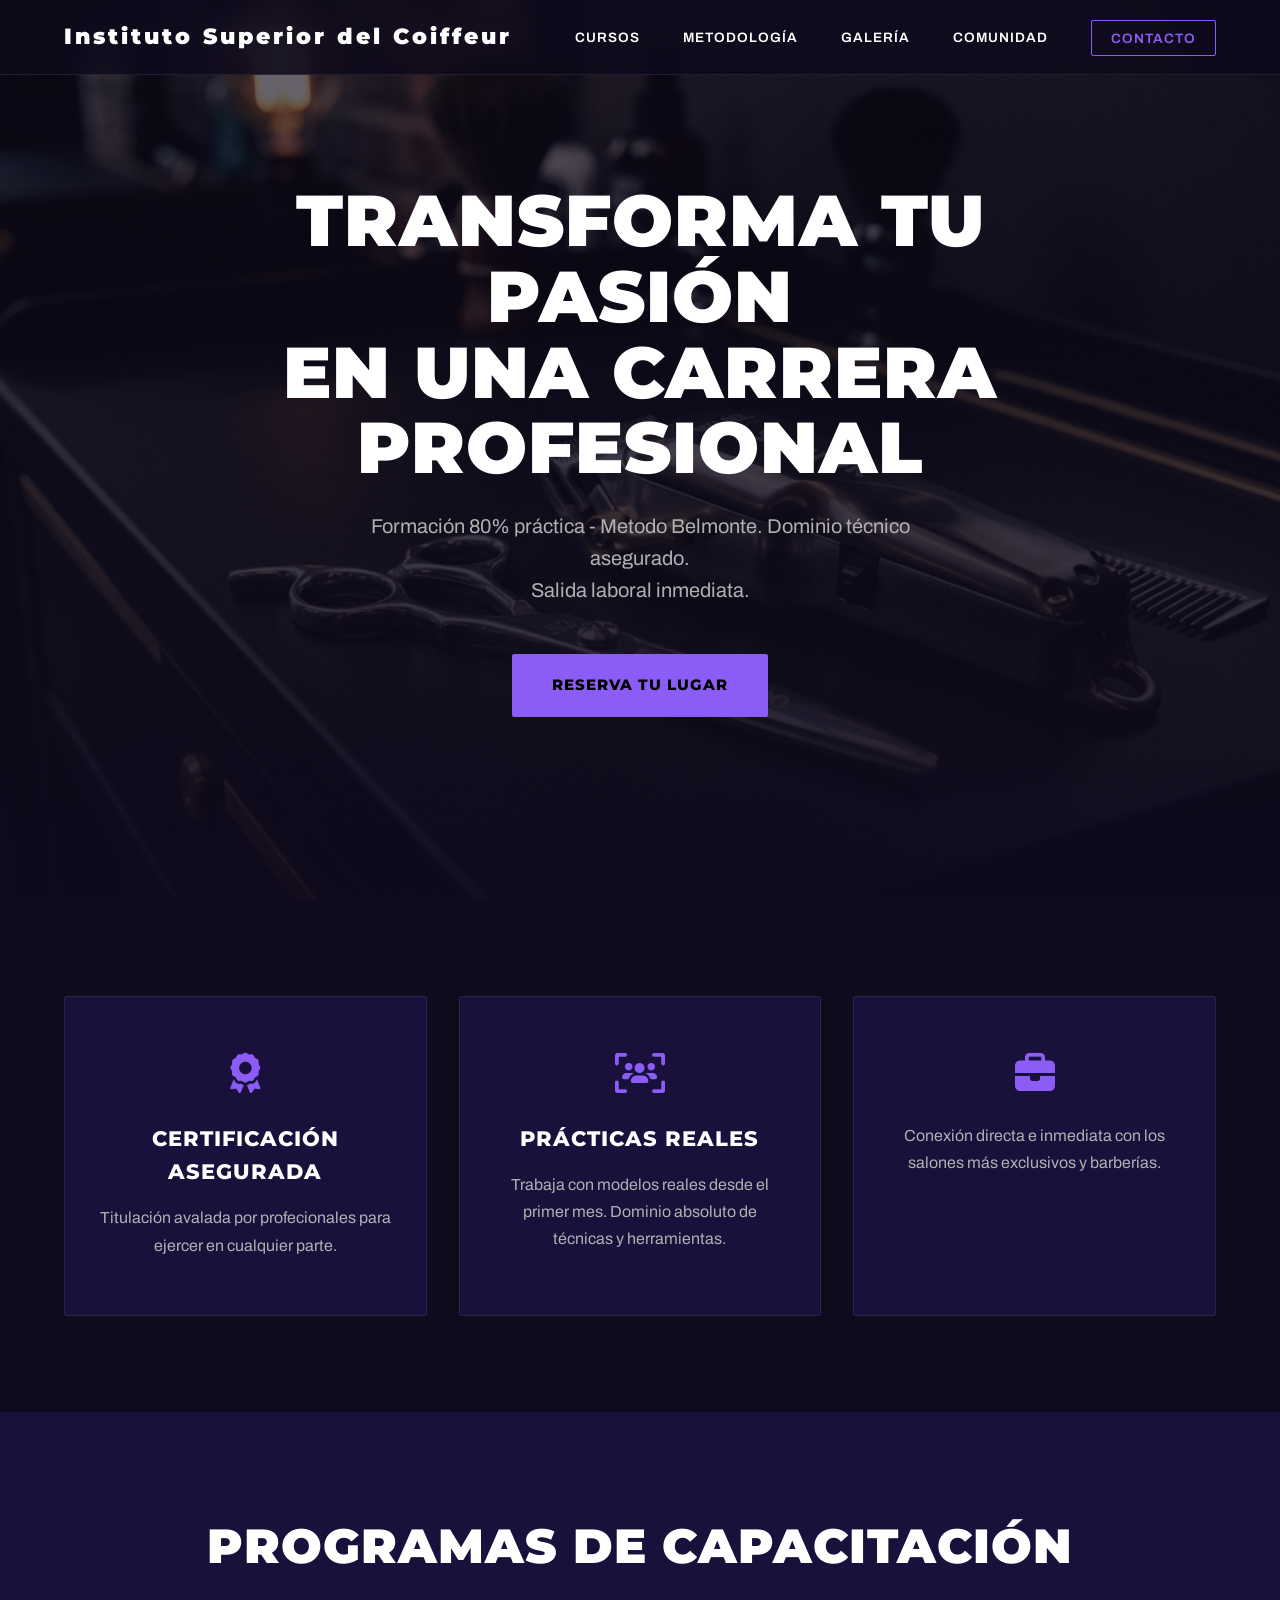
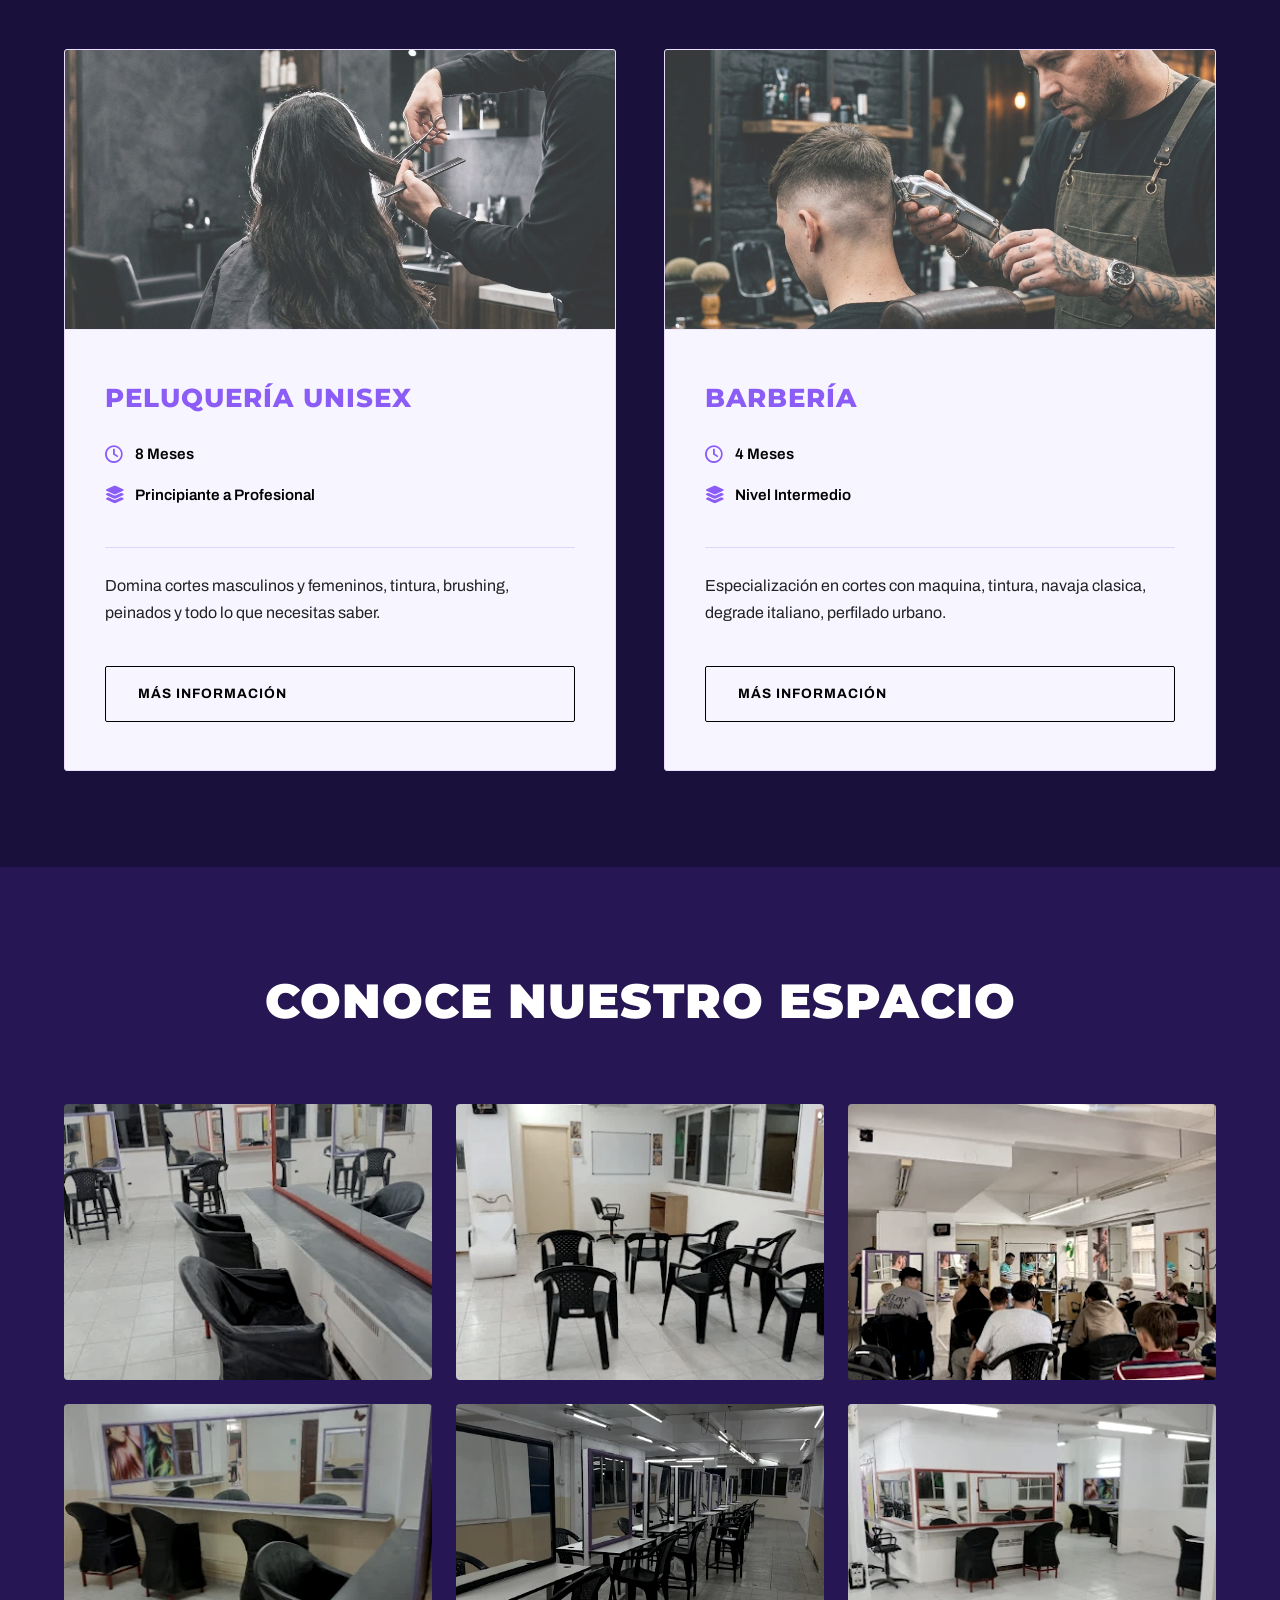
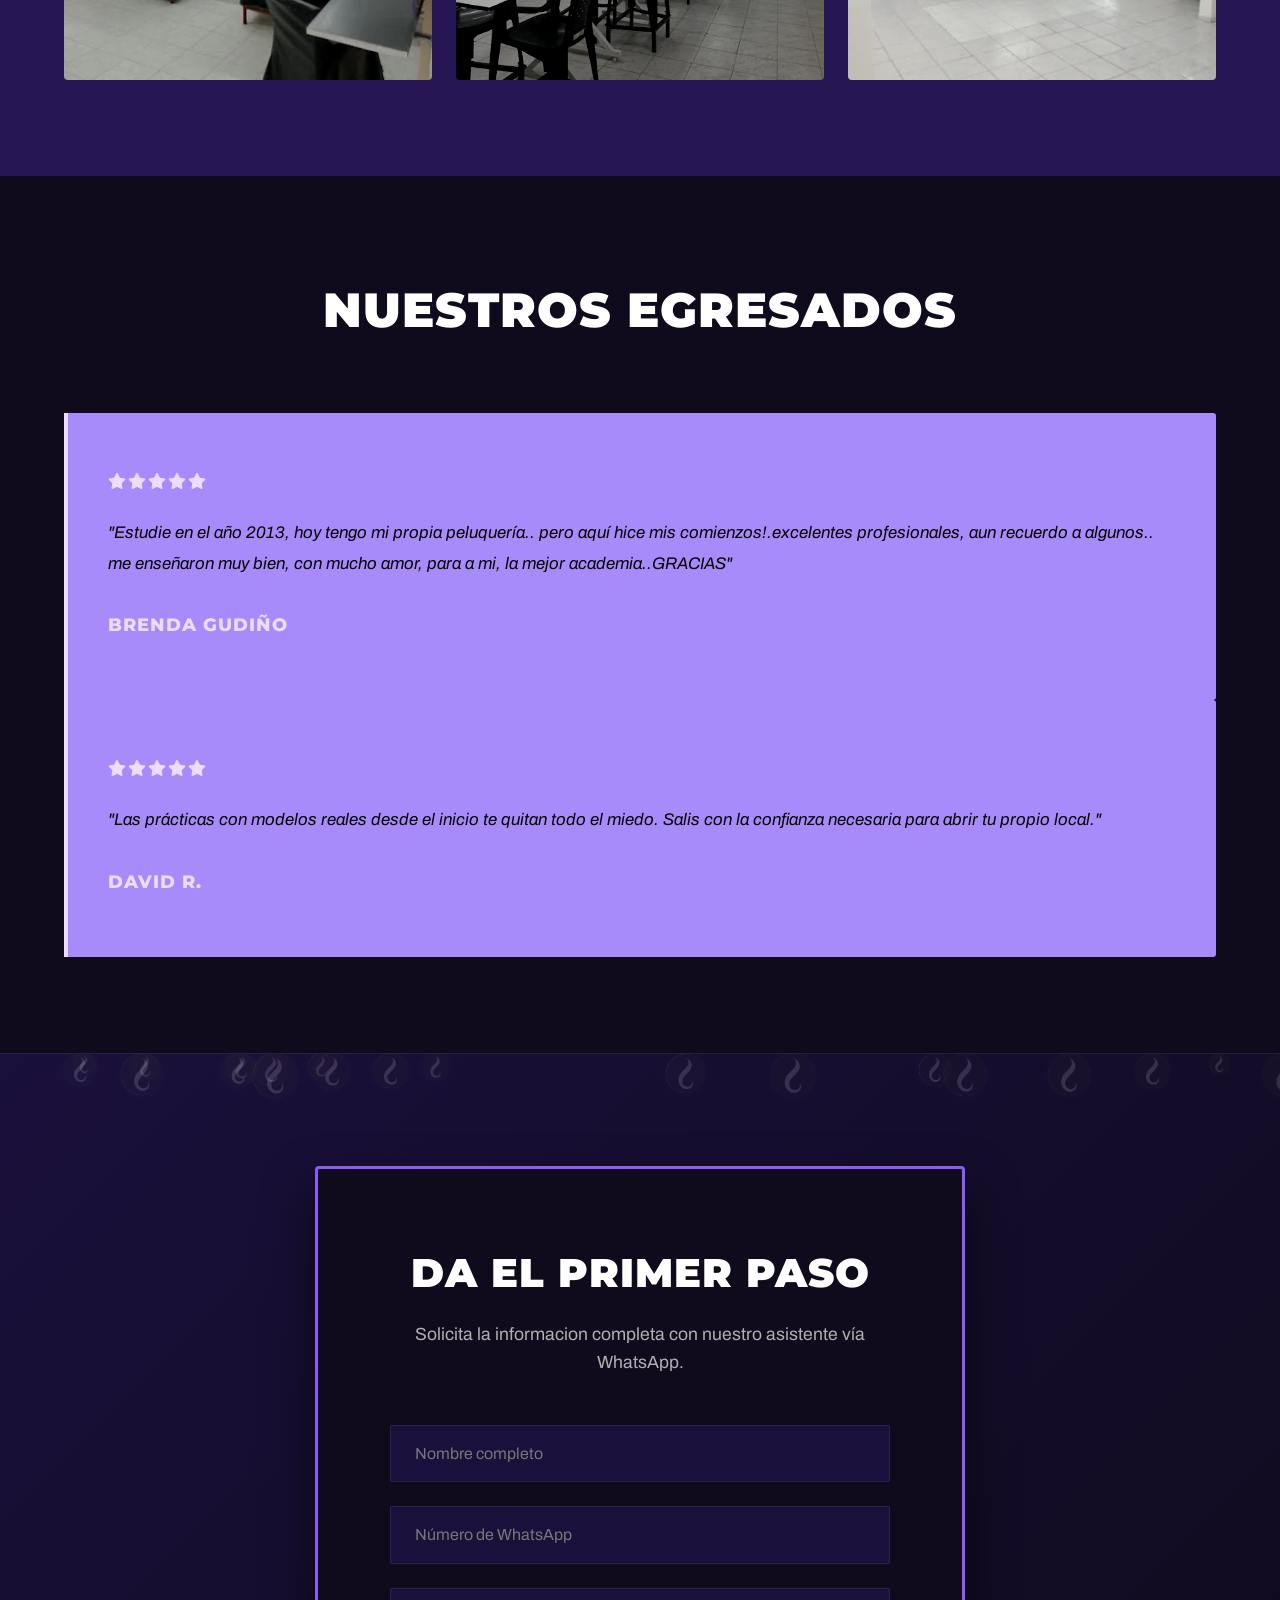
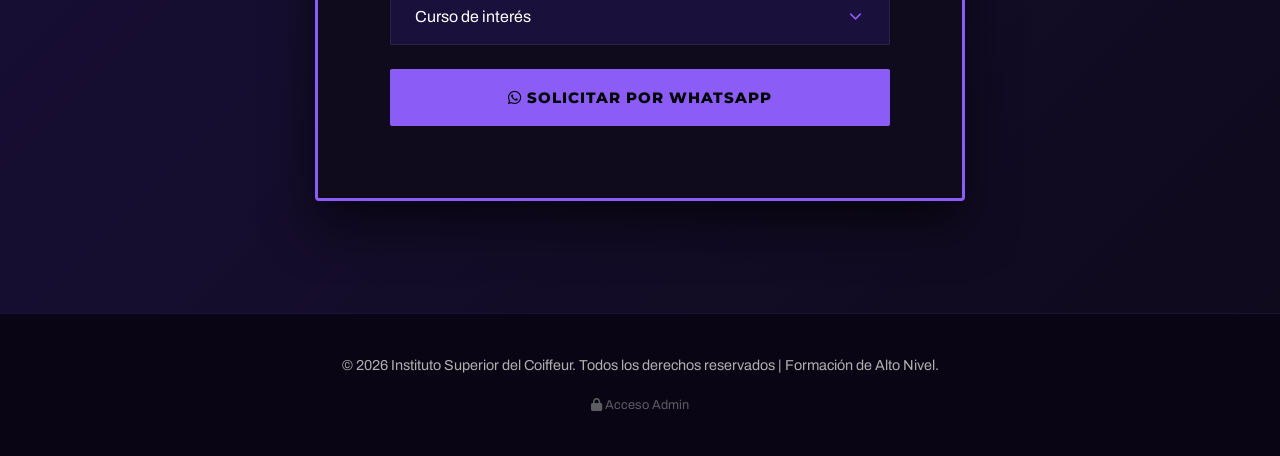
==== asistencias.html @ 1ad23841 "asistencias" ====
<!DOCTYPE html>
<html lang="es">
<head>
  <meta charset="UTF-8">
  <meta name="viewport" content="width=device-width, initial-scale=1.0">
  <title>Panel de Administración - Asistencias</title>
  <link rel="icon" href="logos/favicon.jpg" type="image/jpeg">
  <link rel="stylesheet" href="https://cdnjs.cloudflare.com/ajax/libs/font-awesome/6.4.0/css/all.min.css">
  <style>
    body {
      background-color: #f3f4f6; /* Lighter background for excel feel */
      color: #333;
      font-family: 'Segoe UI', Tahoma, Geneva, Verdana, sans-serif;
      margin: 0;
      padding: 0;
    }
    .admin-header {
      background-color: #1a103c; /* charcoal from main theme */
      color: white;
      padding: 1rem 2rem;
      display: flex;
      justify-content: space-between;
      align-items: center;
      border-bottom: 3px solid #8b5cf6; /* violet */
    }
    .admin-header h1 {
      font-size: 1.5rem;
      margin: 0;
      font-family: 'Montserrat', sans-serif;
      text-transform: uppercase;
    }
    .back-btn {
      color: white;
      text-decoration: none;
      font-weight: bold;
      background: rgba(255,255,255,0.1);
      padding: 0.5rem 1rem;
      border-radius: 4px;
      transition: background 0.3s;
    }
    .back-btn:hover {
      background: rgba(255,255,255,0.2);
    }
    .spreadsheet-container {
      padding: 2rem;
      max-width: 1200px;
      margin: 0 auto;
      overflow-x: auto;
    }
    .toolbar {
      margin-bottom: 1rem;
      display: flex;
      gap: 1rem;
      flex-wrap: wrap;
    }
    .toolbar button {
      background-color: #107c41; /* Excel green */
      color: white;
      border: none;
      padding: 0.6rem 1.2rem;
      border-radius: 3px;
      cursor: pointer;
      font-weight: bold;
      display: flex;
      align-items: center;
      gap: 0.5rem;
      transition: background 0.3s;
      font-family: inherit;
    }
    .toolbar button:hover {
      background-color: #0c5e31;
    }
    .toolbar button.btn-save {
      background-color: #8b5cf6; /* Violet */
    }
    .toolbar button.btn-save:hover {
      background-color: #a78bfa;
    }
    .excel-table {
      width: 100%;
      border-collapse: collapse;
      background: white;
      box-shadow: 0 4px 6px rgba(0,0,0,0.1);
      min-width: 600px;
    }
    .excel-table th, .excel-table td {
      border: 1px solid #d2d2d2;
      padding: 10px 12px;
      text-align: left;
      font-size: 0.95rem;
    }
    .excel-table th {
      background-color: #f3f2f1;
      font-weight: 600;
      color: #323130;
      text-align: center;
    }
    .excel-table td[contenteditable="true"] {
      cursor: text;
    }
    .excel-table td[contenteditable="true"]:focus {
      outline: 2px solid #107c41;
      outline-offset: -2px;
      background-color: #f0fdf4;
    }
    .select-status {
      width: 100%;
      border: none;
      background: transparent;
      outline: none;
      cursor: pointer;
      font-family: inherit;
      font-size: 0.95rem;
      padding: 4px;
    }
    .select-status:focus {
      outline: 2px solid #107c41;
    }
    .delete-btn {
      color: #d13438;
      cursor: pointer;
      background: none;
      border: none;
      font-size: 1.1rem;
      padding: 5px;
      border-radius: 3px;
    }
    .delete-btn:hover {
      background-color: #fee2e2;
    }
  </style>
</head>
<body>
  <header class="admin-header">
    <h1><i class="fa-solid fa-table-list"></i> Registro de Asistencias</h1>
    <a href="index.html" class="back-btn"><i class="fa-solid fa-arrow-left"></i> Volver a la web</a>
  </header>

  <div class="spreadsheet-container">
    <div class="toolbar">
      <button onclick="addRow()"><i class="fa-solid fa-plus"></i> Agregar Fila</button>
      <button class="btn-save" onclick="saveData()"><i class="fa-solid fa-floppy-disk"></i> Guardar Cambios</button>
      <button onclick="exportToCSV()"><i class="fa-solid fa-file-excel"></i> Exportar a Excel</button>
    </div>

    <table class="excel-table" id="attendanceTable">
      <thead>
        <tr>
          <th style="width: 50px;">#</th>
          <th>Nombre del Alumno</th>
          <th>Curso</th>
          <th>Fecha (DD/MM/YYYY)</th>
          <th style="width: 150px;">Estado</th>
          <th style="width: 80px;">Acción</th>
        </tr>
      </thead>
      <tbody id="tableBody">
        <!-- Rows will be generated here -->
      </tbody>
    </table>
  </div>

  <script>
    const tableBody = document.getElementById('tableBody');
    let rowCount = 0;

    function loadData() {
      const data = JSON.parse(localStorage.getItem('asistenciasData')) || [];
      if (data.length === 0) {
        for(let i=0; i<10; i++) addRow();
      } else {
        data.forEach(rowData => addRow(rowData));
      }
    }

    function addRow(data = {name: '', course: '', date: '', status: 'Presente'}) {
      rowCount++;
      const tr = document.createElement('tr');
      tr.innerHTML = `
        <td style="text-align: center; background-color: #f3f2f1; color: #605e5c; font-weight: bold;">${rowCount}</td>
        <td contenteditable="true" placeholder="Nombre...">${data.name}</td>
        <td contenteditable="true" placeholder="Peluquería / Barbería">${data.course}</td>
        <td contenteditable="true" placeholder="DD/MM/YYYY">${data.date}</td>
        <td>
          <select class="select-status">
            <option value="Presente" ${data.status === 'Presente' ? 'selected' : ''}>Presente</option>
            <option value="Ausente" ${data.status === 'Ausente' ? 'selected' : ''}>Ausente</option>
            <option value="Tarde" ${data.status === 'Tarde' ? 'selected' : ''}>Tarde</option>
          </select>
        </td>
        <td style="text-align: center;">
          <button class="delete-btn" title="Eliminar fila" onclick="this.closest('tr').remove(); updateRowNumbers();"><i class="fa-solid fa-trash"></i></button>
        </td>
      `;
      tableBody.appendChild(tr);
    }

    function updateRowNumbers() {
      const rows = tableBody.querySelectorAll('tr');
      rowCount = 0;
      rows.forEach(row => {
        rowCount++;
        row.querySelector('td:first-child').textContent = rowCount;
      });
    }

    function saveData() {
      const rows = tableBody.querySelectorAll('tr');
      const data = [];
      rows.forEach(row => {
        const cells = row.querySelectorAll('td');
        const name = cells[1].textContent.trim();
        if(name !== '') { 
          data.push({
            name: name,
            course: cells[2].textContent.trim(),
            date: cells[3].textContent.trim(),
            status: row.querySelector('.select-status').value
          });
        }
      });
      localStorage.setItem('asistenciasData', JSON.stringify(data));
      alert('¡Asistencias guardadas correctamente!');
    }

    function exportToCSV() {
        let csvContent = "data:text/csv;charset=utf-8,";
        csvContent += "Alumno,Curso,Fecha,Estado\n";
        
        const rows = tableBody.querySelectorAll('tr');
        rows.forEach(row => {
            const cells = row.querySelectorAll('td');
            const name = cells[1].textContent.trim();
            if(name !== '') {
                const course = cells[2].textContent.trim();
                const date = cells[3].textContent.trim();
                const status = row.querySelector('.select-status').value;
                csvContent += `"${name}","${course}","${date}","${status}"\n`;
            }
        });

        const encodedUri = encodeURI(csvContent);
        const link = document.createElement("a");
        link.setAttribute("href", encodedUri);
        link.setAttribute("download", "registro_asistencias.csv");
        document.body.appendChild(link);
        link.click();
        document.body.removeChild(link);
    }

    // Security Check: Ensure admin logged in
    if(sessionStorage.getItem('adminAuth') !== 'true') {
        window.location.href = 'index.html';
    } else {
        loadData();
    }
  </script>
</body>
</html>
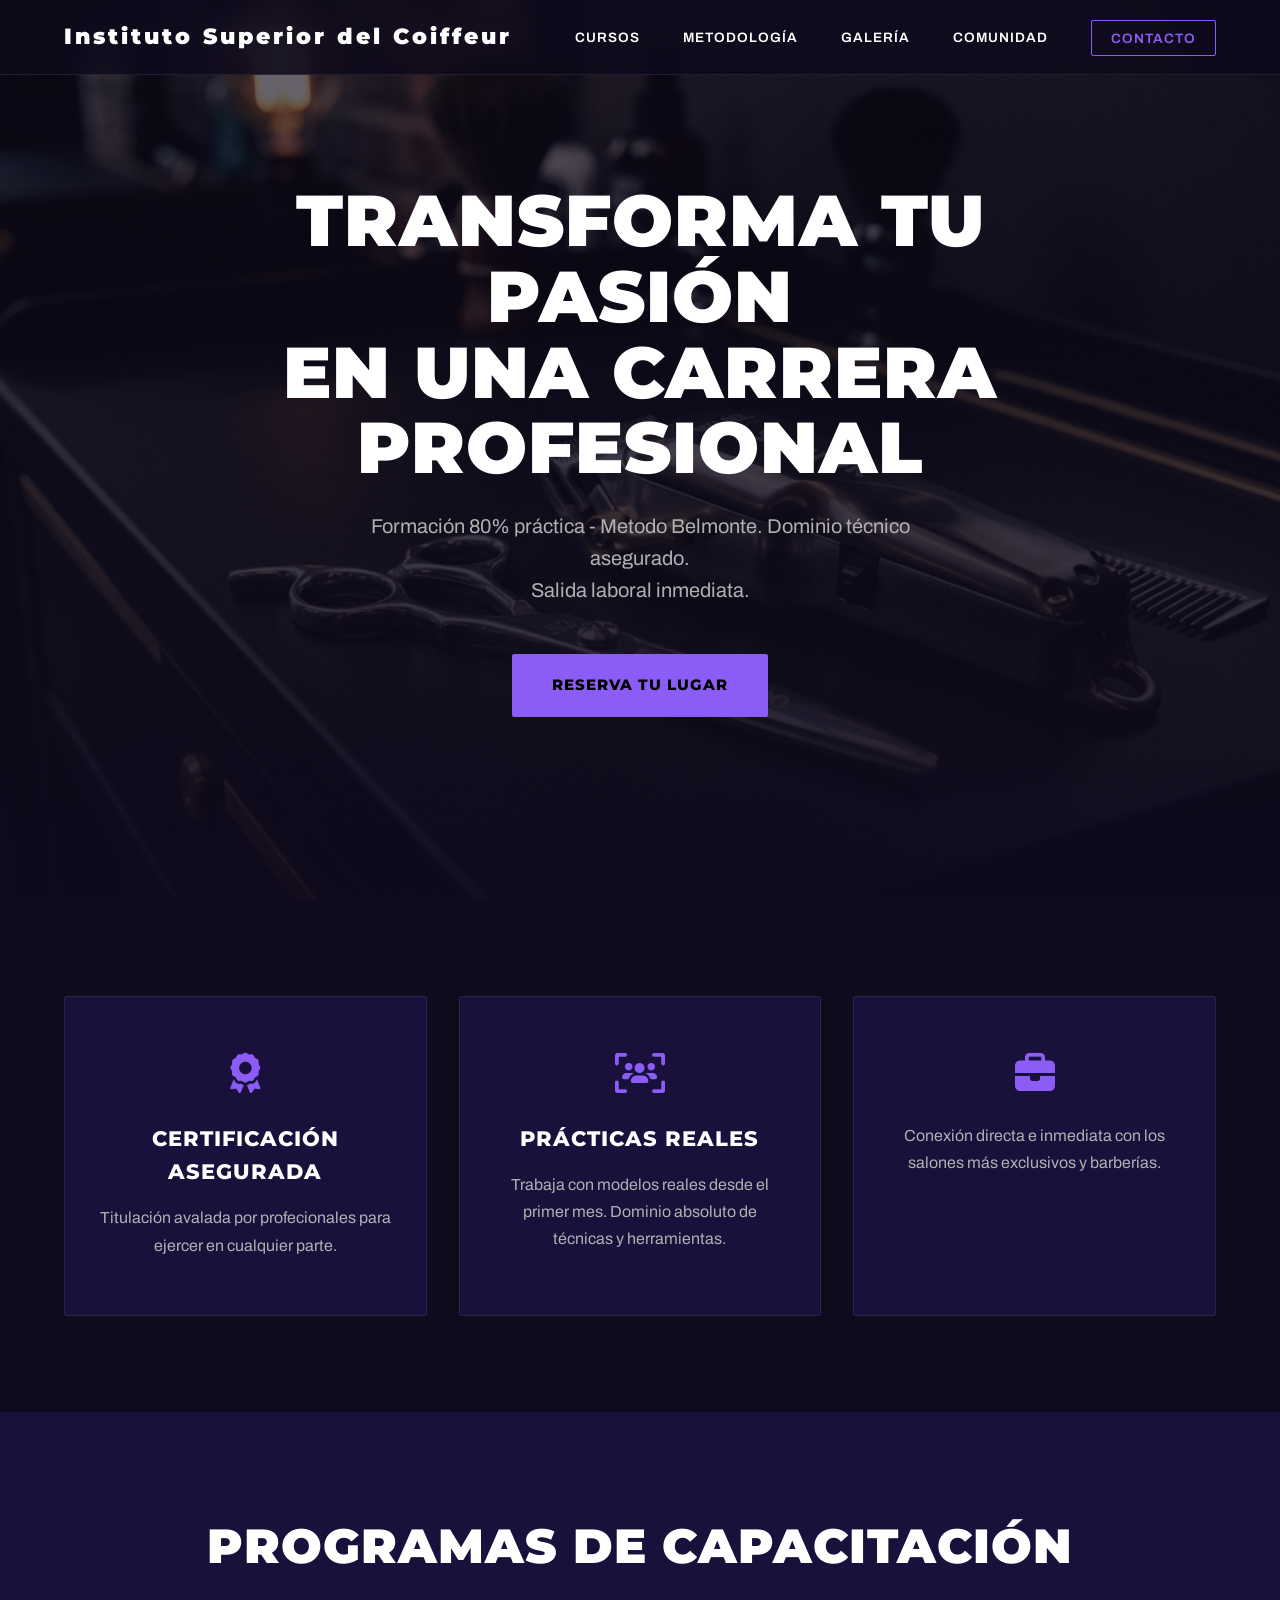
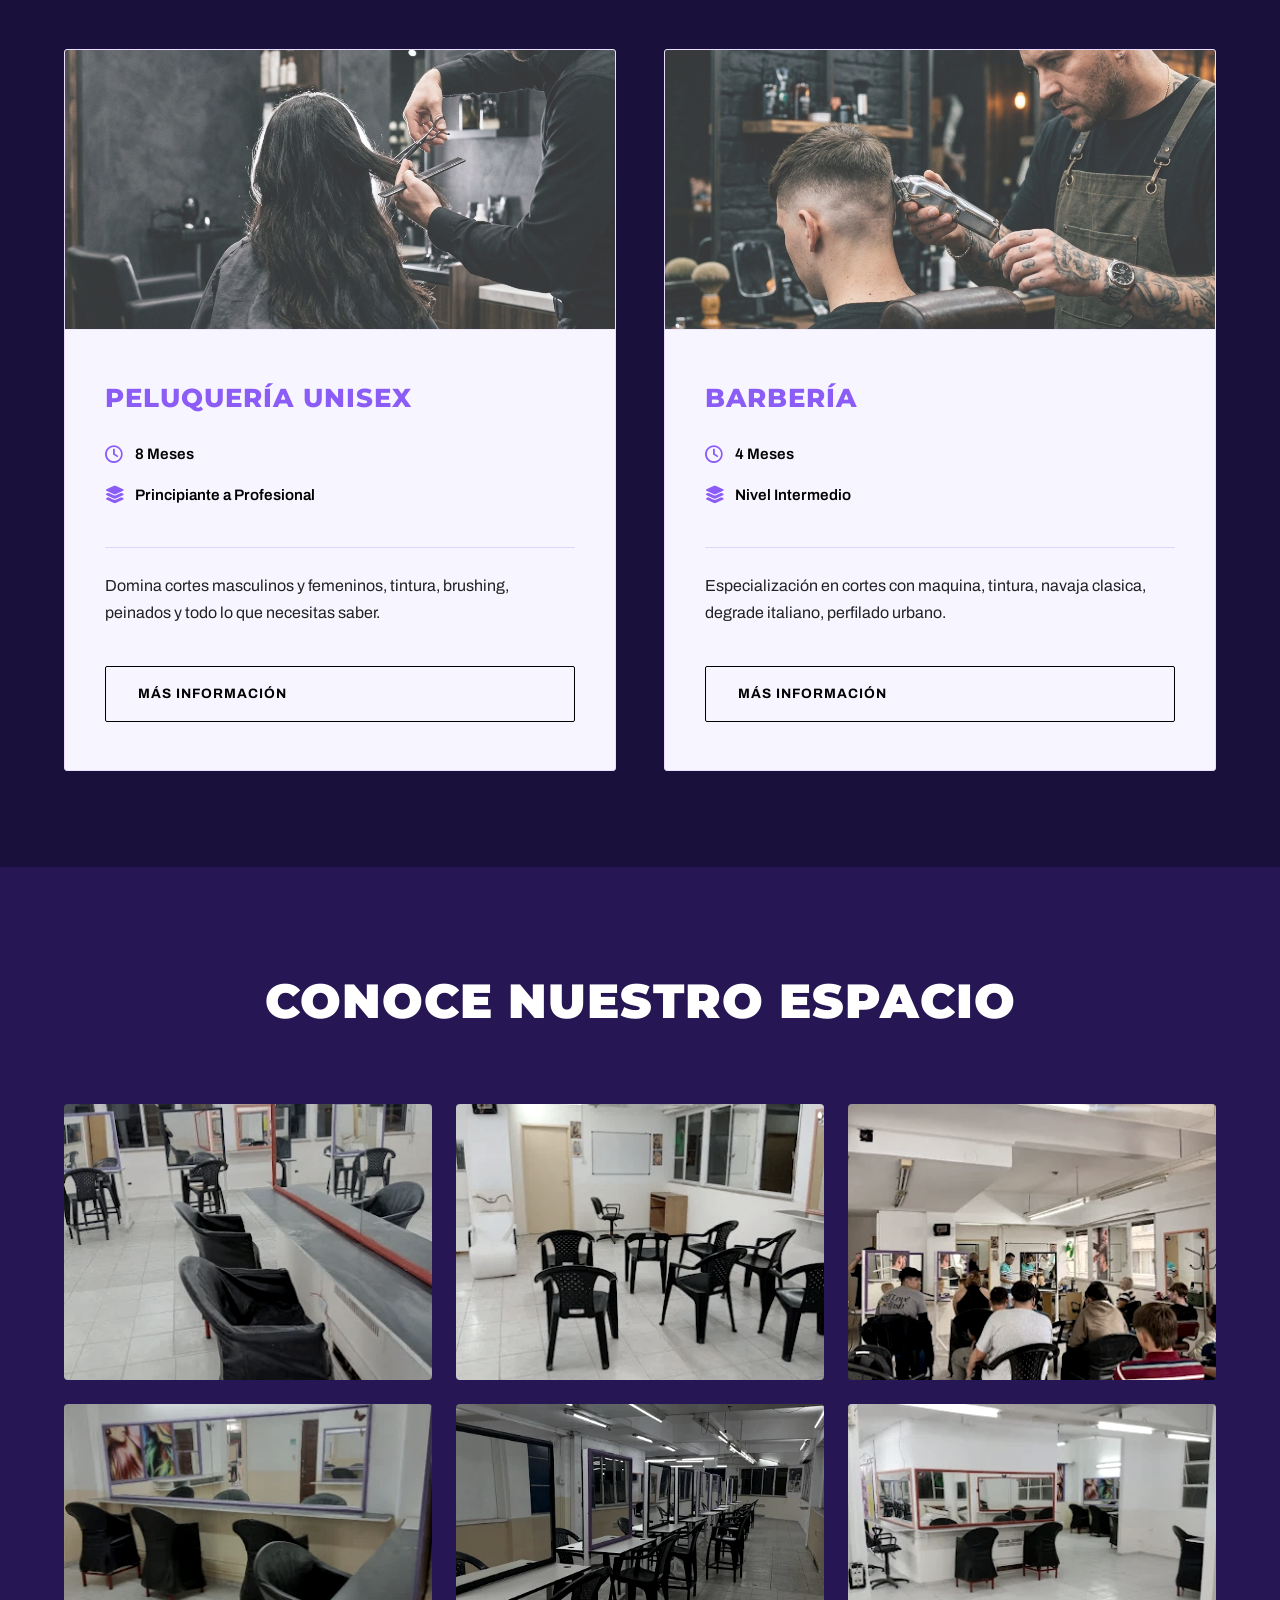
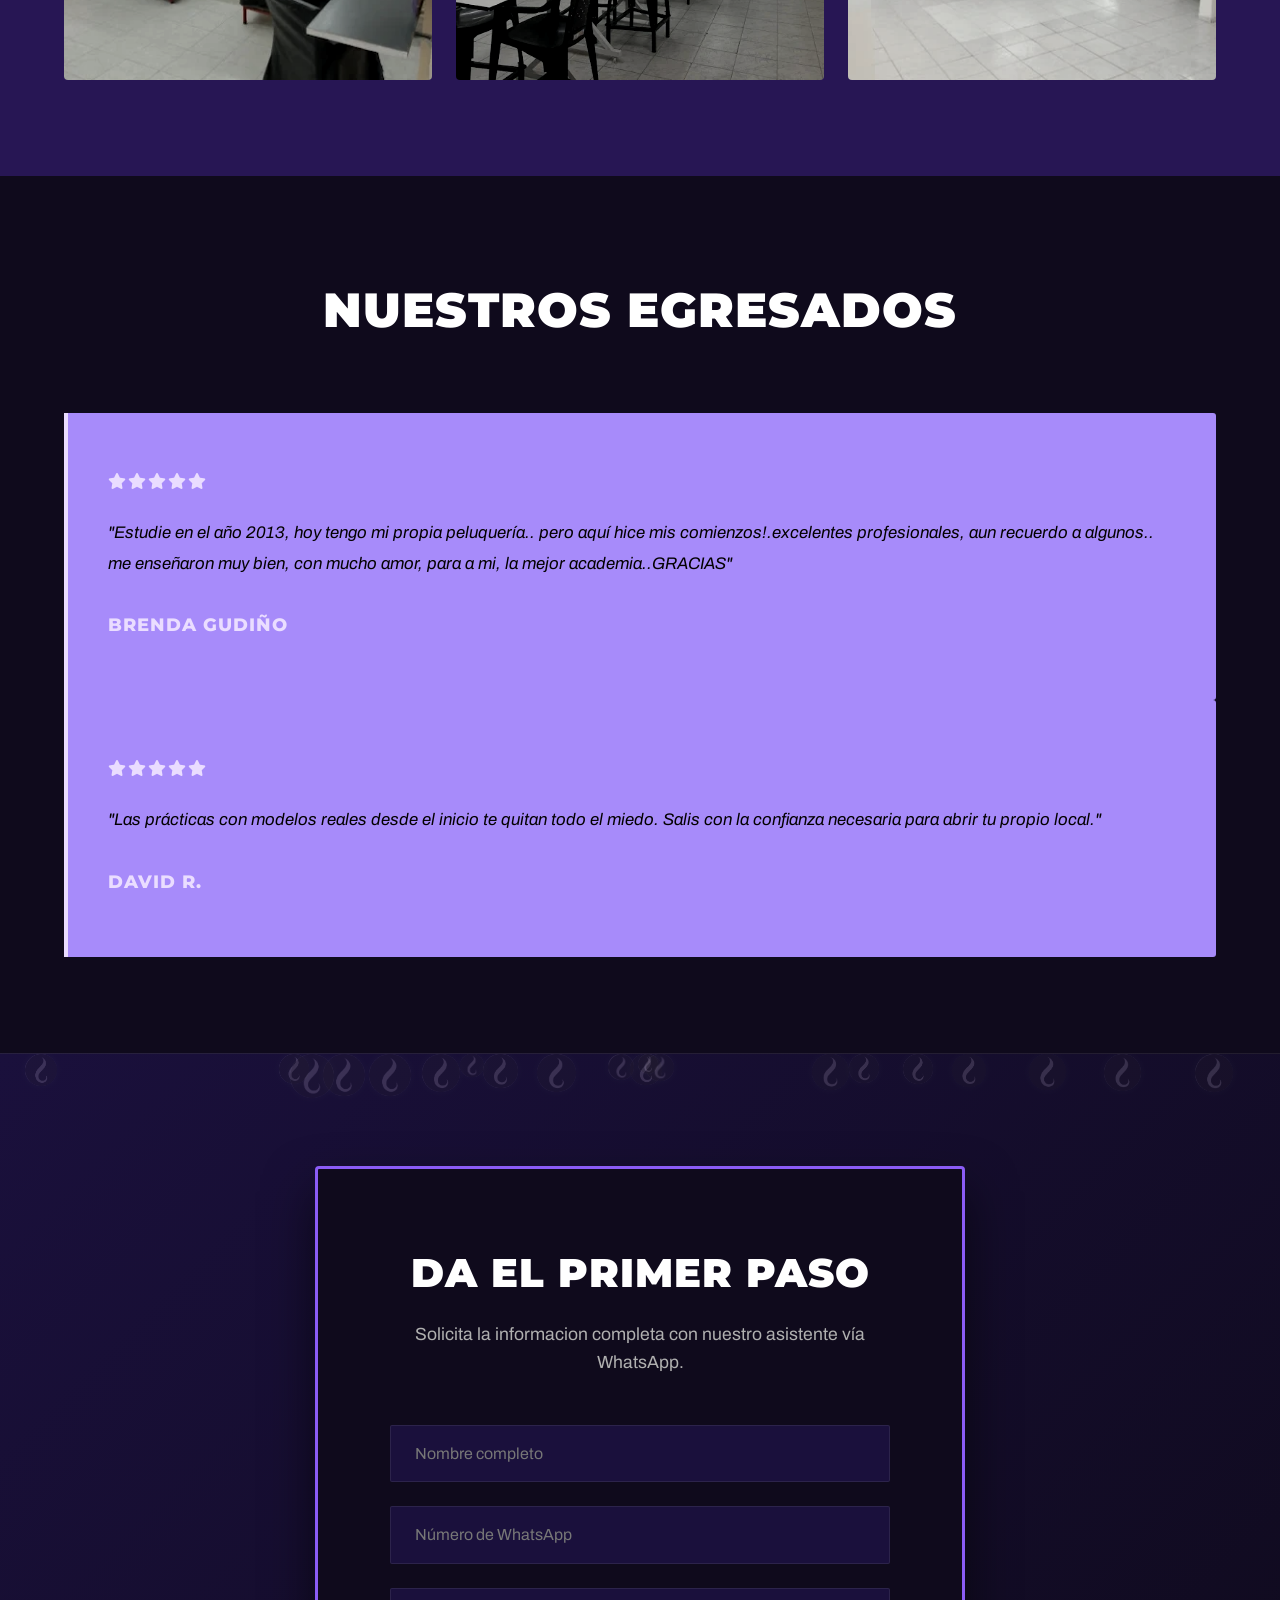
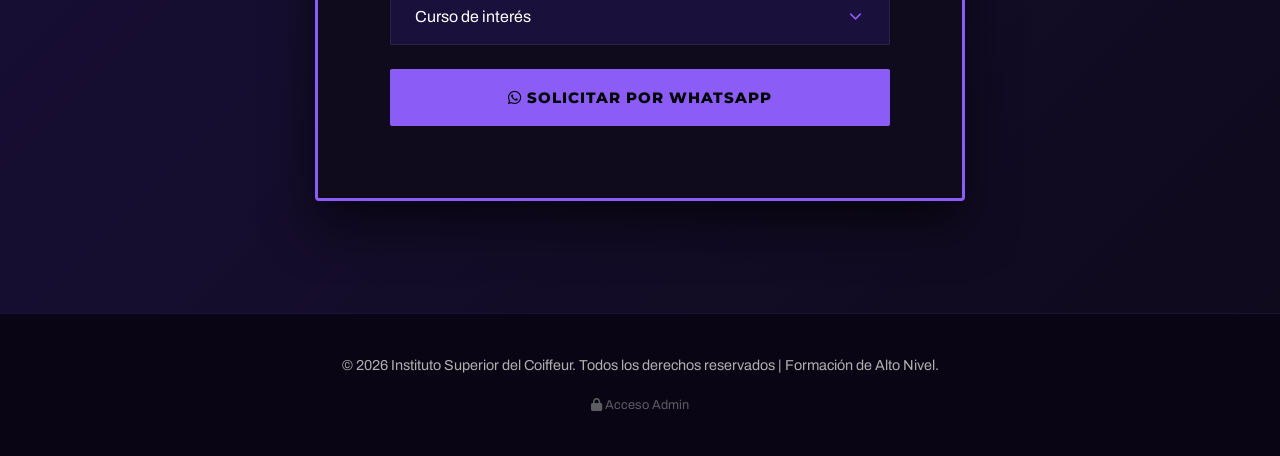
==== commit 593ea1fe: "actualizacion asistencias" ====
--- a/asistencias.html
+++ b/asistencias.html
@@ -148,9 +148,12 @@
         <tr>
           <th style="width: 50px;">#</th>
           <th>Nombre del Alumno</th>
+          <th>Teléfono</th>
+          <th>Días</th>
           <th>Curso</th>
           <th>Fecha (DD/MM/YYYY)</th>
-          <th style="width: 150px;">Estado</th>
+          <th style="width: 130px;">Asistencia</th>
+          <th style="width: 140px;">Pago</th>
           <th style="width: 80px;">Acción</th>
         </tr>
       </thead>
@@ -173,19 +176,32 @@
       }
     }
 
-    function addRow(data = {name: '', course: '', date: '', status: 'Presente'}) {
+    function addRow(data = {name: '', phone: '', days: '', course: '', date: '', status: 'Presente', payment: 'Al Día'}) {
+      data.phone = data.phone || '';
+      data.days = data.days || '';
+      data.payment = data.payment || 'Al Día';
+
       rowCount++;
       const tr = document.createElement('tr');
       tr.innerHTML = `
         <td style="text-align: center; background-color: #f3f2f1; color: #605e5c; font-weight: bold;">${rowCount}</td>
         <td contenteditable="true" placeholder="Nombre...">${data.name}</td>
+        <td contenteditable="true" placeholder="Teléfono...">${data.phone}</td>
+        <td contenteditable="true" placeholder="Lunes/Miércoles...">${data.days}</td>
         <td contenteditable="true" placeholder="Peluquería / Barbería">${data.course}</td>
         <td contenteditable="true" placeholder="DD/MM/YYYY">${data.date}</td>
         <td>
-          <select class="select-status">
+          <select class="select-status asistencia-status">
             <option value="Presente" ${data.status === 'Presente' ? 'selected' : ''}>Presente</option>
             <option value="Ausente" ${data.status === 'Ausente' ? 'selected' : ''}>Ausente</option>
             <option value="Tarde" ${data.status === 'Tarde' ? 'selected' : ''}>Tarde</option>
+          </select>
+        </td>
+        <td>
+          <select class="select-status payment-status" style="color: ${data.payment === 'Atrasado' ? '#d13438' : (data.payment === 'Al Día' ? '#107c41' : '#ffb900')}; font-weight: bold;" onchange="this.style.color = this.value === 'Atrasado' ? '#d13438' : (this.value === 'Al Día' ? '#107c41' : '#ffb900')">
+            <option value="Al Día" ${data.payment === 'Al Día' ? 'selected' : ''}>Al Día</option>
+            <option value="Atrasado" ${data.payment === 'Atrasado' ? 'selected' : ''}>Atrasado</option>
+            <option value="Pendiente" ${data.payment === 'Pendiente' ? 'selected' : ''}>Pendiente</option>
           </select>
         </td>
         <td style="text-align: center;">
@@ -213,9 +229,12 @@
         if(name !== '') { 
           data.push({
             name: name,
-            course: cells[2].textContent.trim(),
-            date: cells[3].textContent.trim(),
-            status: row.querySelector('.select-status').value
+            phone: cells[2].textContent.trim(),
+            days: cells[3].textContent.trim(),
+            course: cells[4].textContent.trim(),
+            date: cells[5].textContent.trim(),
+            status: row.querySelector('.asistencia-status').value,
+            payment: row.querySelector('.payment-status').value
           });
         }
       });
@@ -225,17 +244,20 @@
 
     function exportToCSV() {
         let csvContent = "data:text/csv;charset=utf-8,";
-        csvContent += "Alumno,Curso,Fecha,Estado\n";
+        csvContent += "Alumno,Teléfono,Días,Curso,Fecha,Asistencia,Pago\n";
         
         const rows = tableBody.querySelectorAll('tr');
         rows.forEach(row => {
             const cells = row.querySelectorAll('td');
             const name = cells[1].textContent.trim();
             if(name !== '') {
-                const course = cells[2].textContent.trim();
-                const date = cells[3].textContent.trim();
-                const status = row.querySelector('.select-status').value;
-                csvContent += `"${name}","${course}","${date}","${status}"\n`;
+                const phone = cells[2].textContent.trim();
+                const days = cells[3].textContent.trim();
+                const course = cells[4].textContent.trim();
+                const date = cells[5].textContent.trim();
+                const status = row.querySelector('.asistencia-status').value;
+                const payment = row.querySelector('.payment-status').value;
+                csvContent += `"${name}","${phone}","${days}","${course}","${date}","${status}","${payment}"\n`;
             }
         });
 
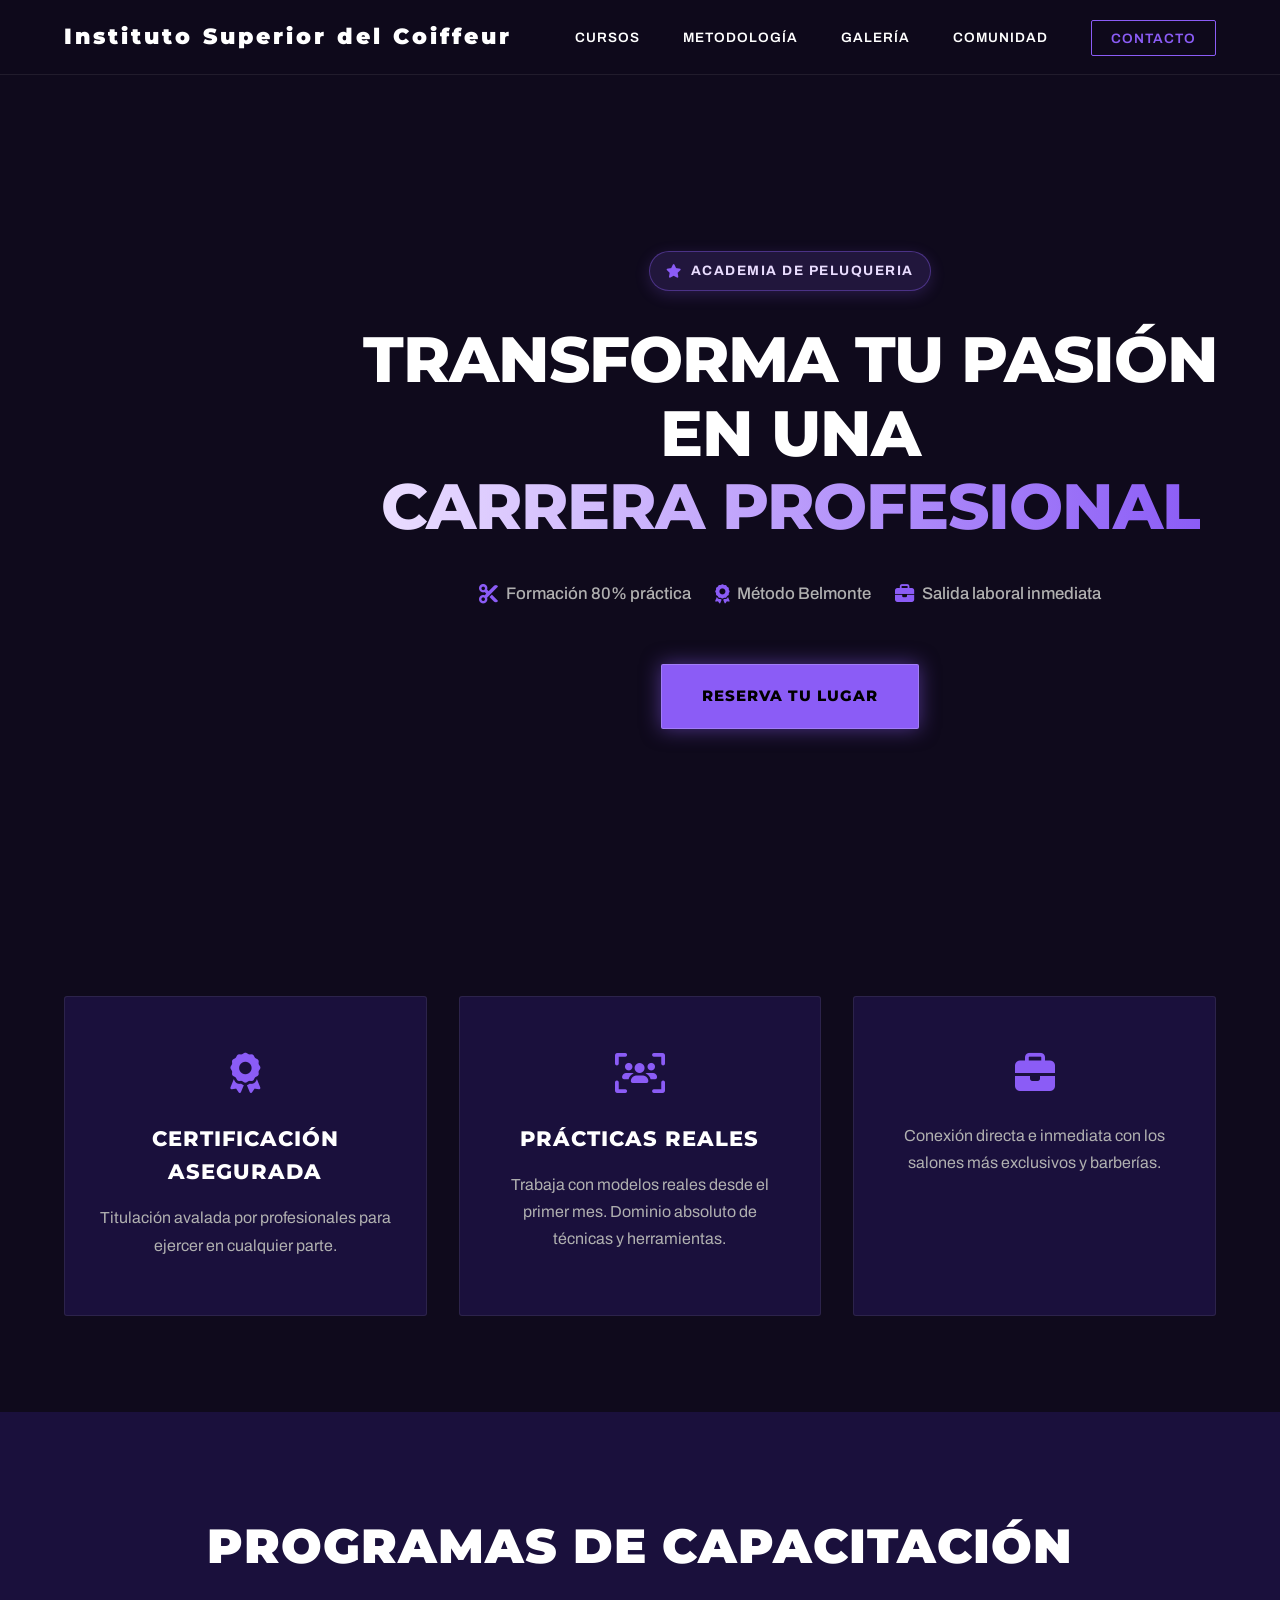
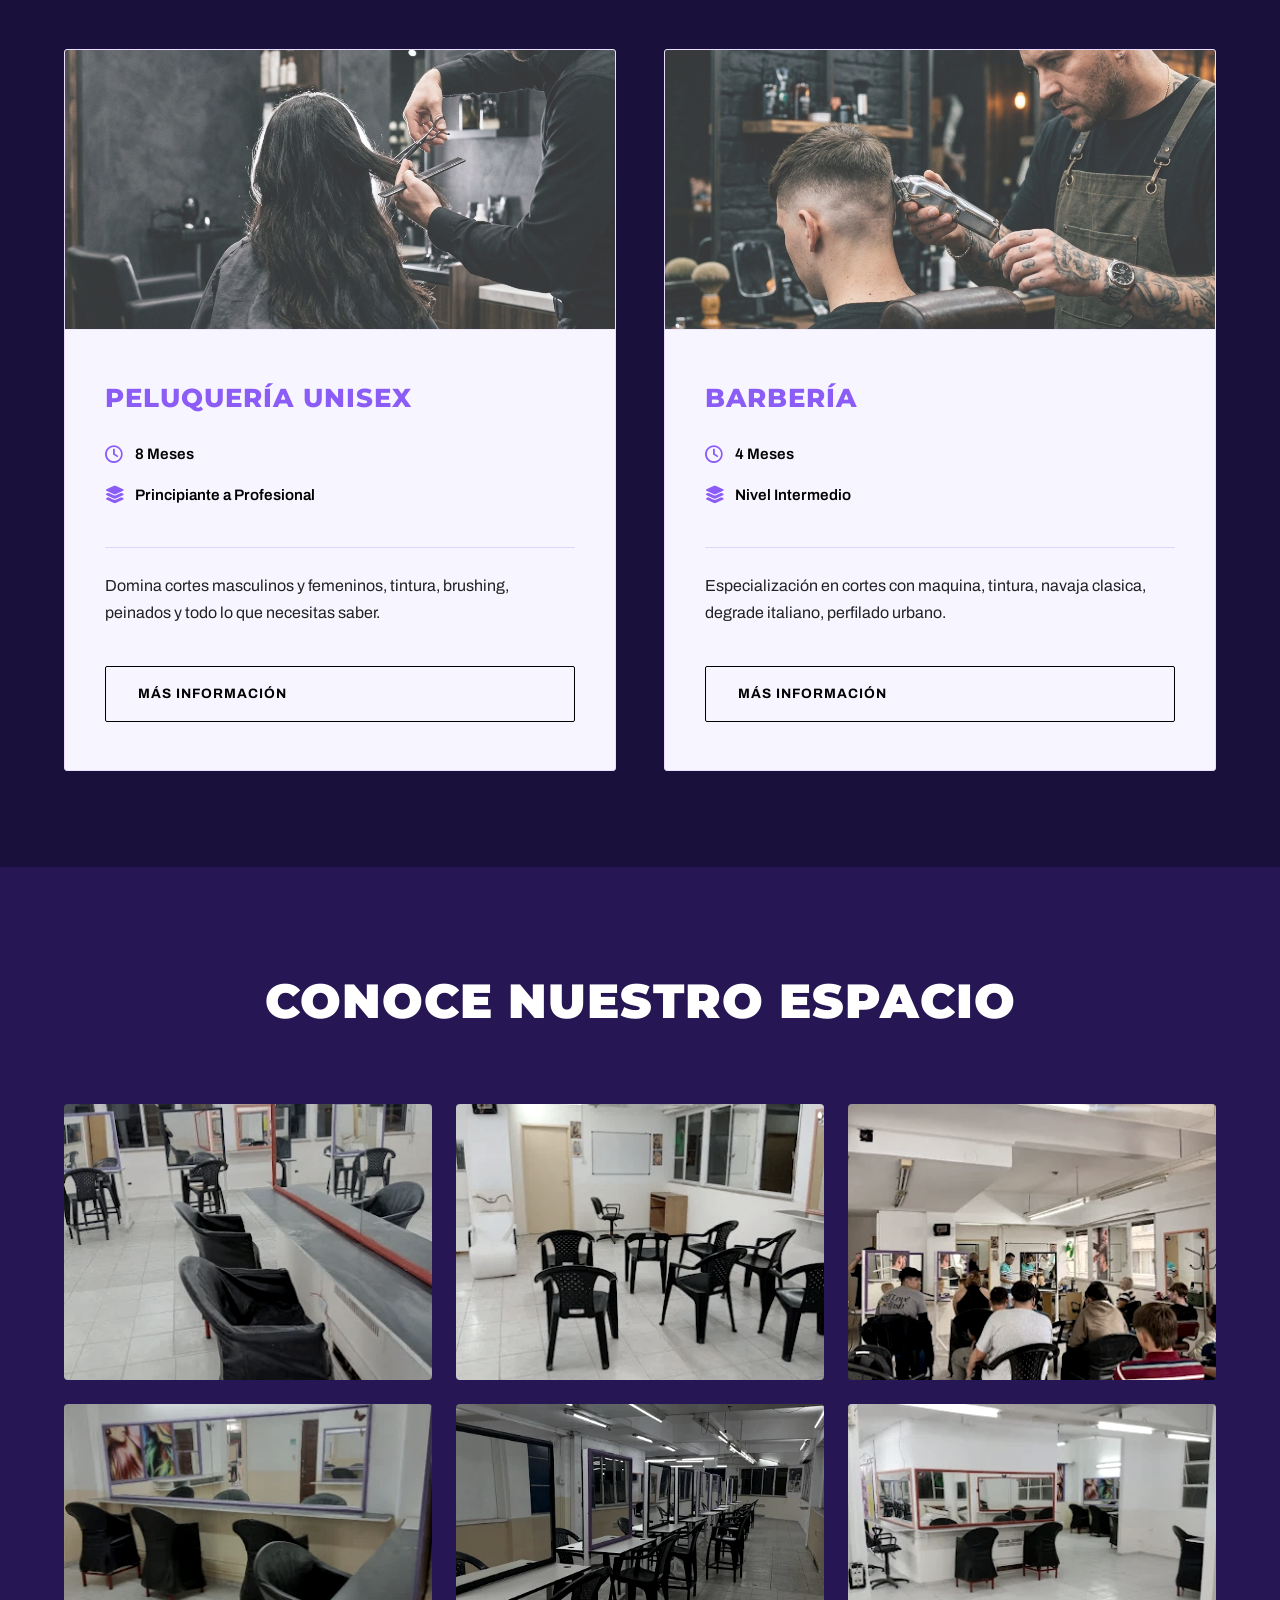
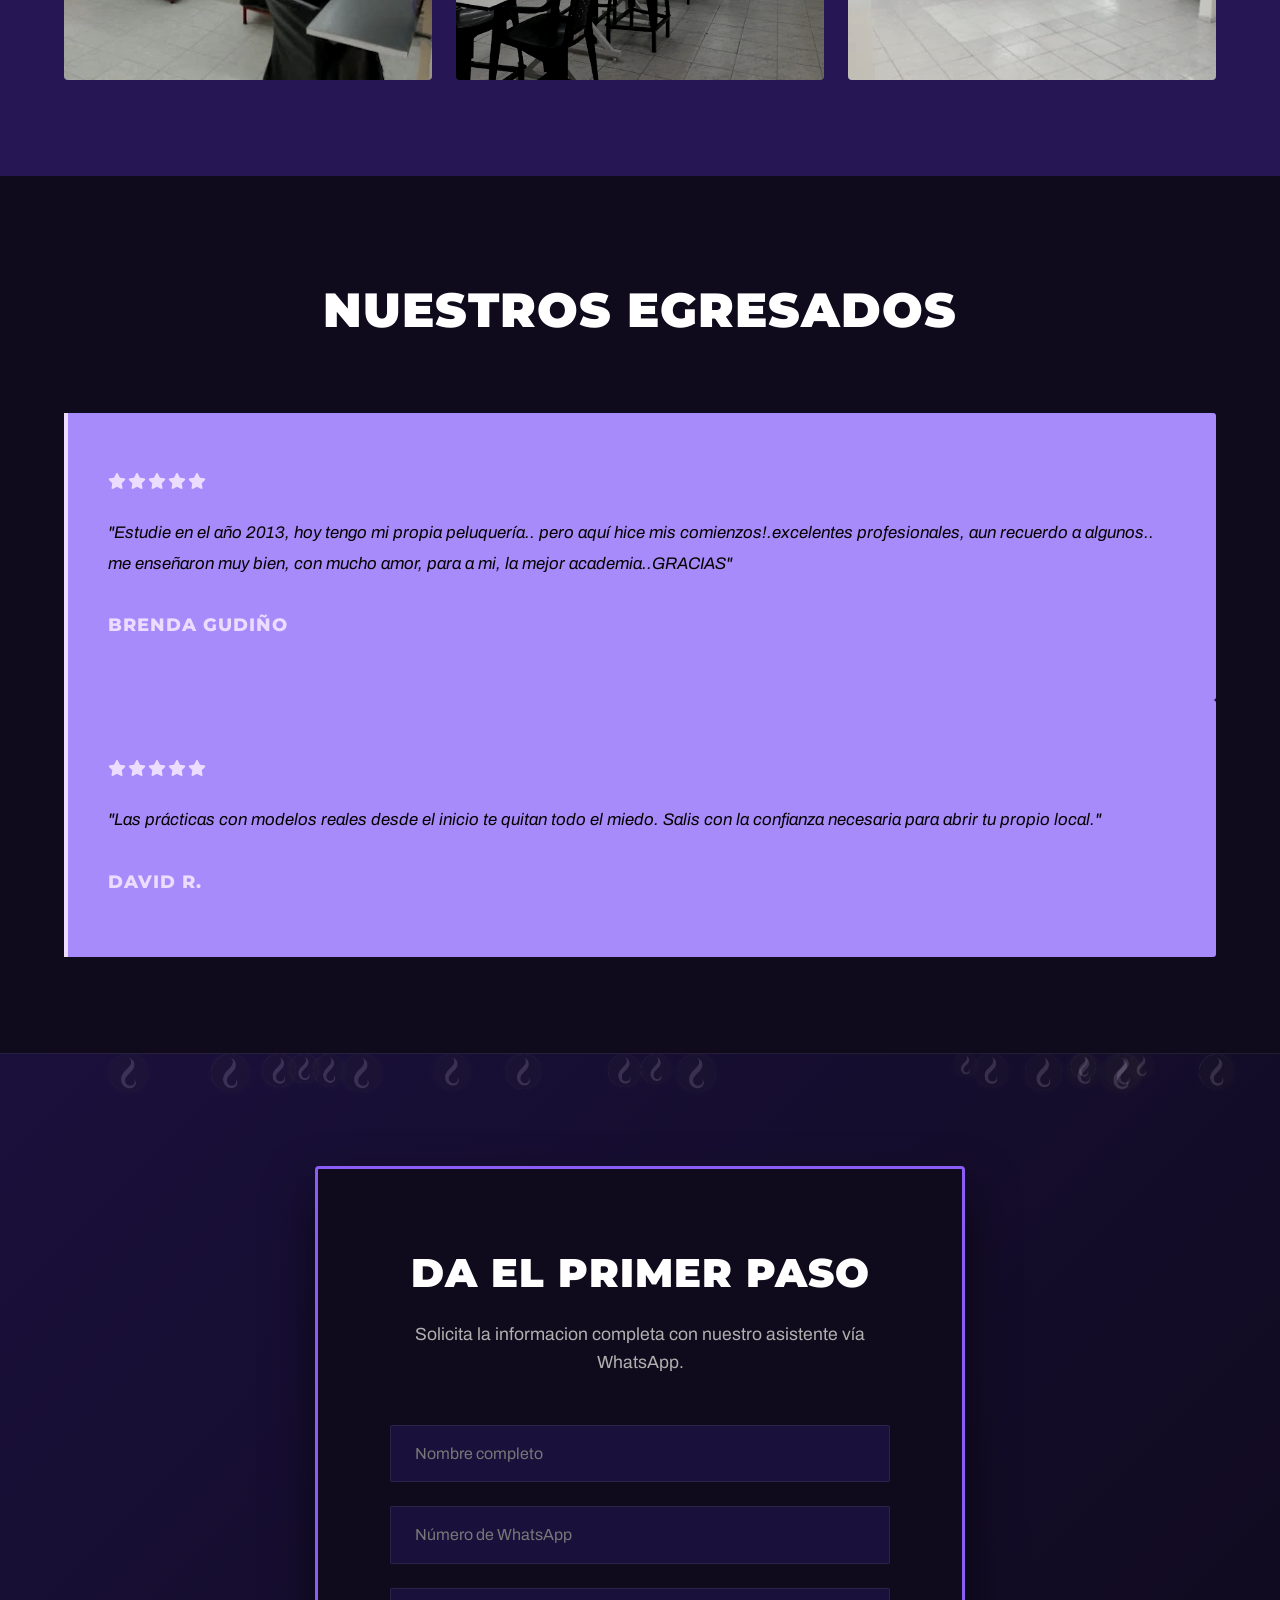
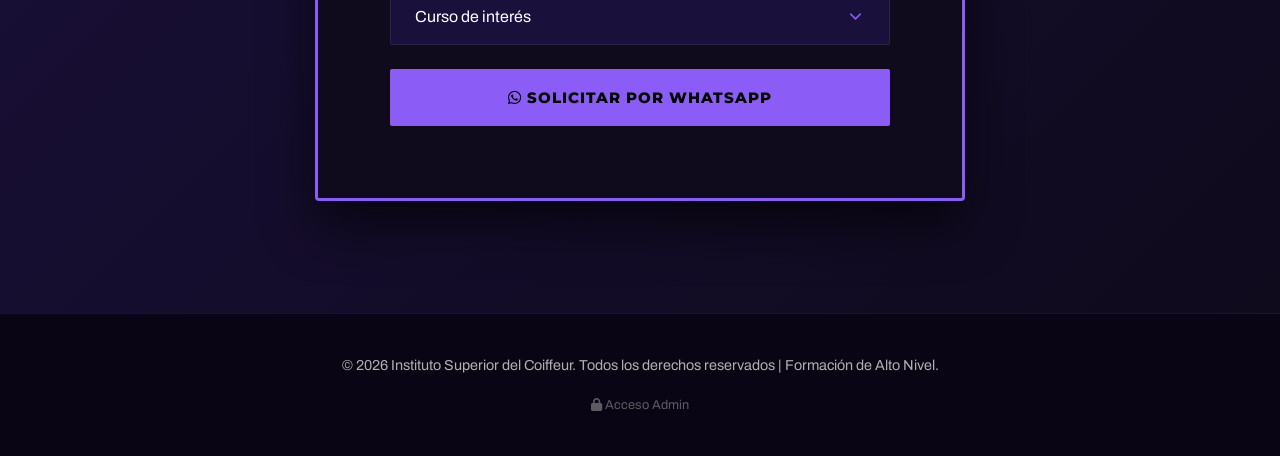
==== commit 8d68e0f5: "cambios varios1" ====
--- a/asistencias.html
+++ b/asistencias.html
@@ -6,127 +6,251 @@
   <title>Panel de Administración - Asistencias</title>
   <link rel="icon" href="logos/favicon.jpg" type="image/jpeg">
   <link rel="stylesheet" href="https://cdnjs.cloudflare.com/ajax/libs/font-awesome/6.4.0/css/all.min.css">
+  <link href="https://fonts.googleapis.com/css2?family=Inter:wght@400;500;600&family=Montserrat:wght@700&display=swap" rel="stylesheet">
   <style>
     body {
-      background-color: #f3f4f6; /* Lighter background for excel feel */
-      color: #333;
-      font-family: 'Segoe UI', Tahoma, Geneva, Verdana, sans-serif;
+      background-color: #0b0714; /* Deep dark background */
+      color: #e2e8f0;
+      font-family: 'Inter', 'Segoe UI', Tahoma, Geneva, Verdana, sans-serif;
       margin: 0;
       padding: 0;
     }
     .admin-header {
-      background-color: #1a103c; /* charcoal from main theme */
-      color: white;
-      padding: 1rem 2rem;
+      background-color: rgba(26, 16, 60, 0.8);
+      backdrop-filter: blur(10px);
+      -webkit-backdrop-filter: blur(10px);
+      color: white;
+      padding: 1.5rem 2rem;
       display: flex;
       justify-content: space-between;
       align-items: center;
-      border-bottom: 3px solid #8b5cf6; /* violet */
+      border-bottom: 2px solid #8b5cf6;
+      position: sticky;
+      top: 0;
+      z-index: 100;
+      box-shadow: 0 4px 30px rgba(0, 0, 0, 0.5);
     }
     .admin-header h1 {
       font-size: 1.5rem;
       margin: 0;
       font-family: 'Montserrat', sans-serif;
       text-transform: uppercase;
-    }
+      letter-spacing: 1px;
+      display: flex;
+      align-items: center;
+      gap: 10px;
+    }
+    .admin-header h1 i { color: #a78bfa; }
     .back-btn {
-      color: white;
+      color: #a78bfa;
       text-decoration: none;
-      font-weight: bold;
-      background: rgba(255,255,255,0.1);
-      padding: 0.5rem 1rem;
-      border-radius: 4px;
-      transition: background 0.3s;
+      font-weight: 600;
+      background: rgba(139, 92, 246, 0.1);
+      padding: 0.6rem 1.2rem;
+      border-radius: 8px;
+      border: 1px solid rgba(139, 92, 246, 0.3);
+      transition: all 0.3s ease;
+      display: flex;
+      align-items: center;
+      gap: 8px;
     }
     .back-btn:hover {
-      background: rgba(255,255,255,0.2);
+      background: #8b5cf6;
+      color: white;
+      transform: translateY(-2px);
+      box-shadow: 0 4px 15px rgba(139, 92, 246, 0.4);
     }
     .spreadsheet-container {
       padding: 2rem;
-      max-width: 1200px;
+      max-width: 1400px;
       margin: 0 auto;
-      overflow-x: auto;
     }
     .toolbar {
-      margin-bottom: 1rem;
+      margin-bottom: 2rem;
       display: flex;
       gap: 1rem;
       flex-wrap: wrap;
     }
     .toolbar button {
-      background-color: #107c41; /* Excel green */
-      color: white;
-      border: none;
-      padding: 0.6rem 1.2rem;
-      border-radius: 3px;
+      background-color: rgba(255, 255, 255, 0.05);
+      color: #e2e8f0;
+      border: 1px solid rgba(255, 255, 255, 0.1);
+      padding: 0.8rem 1.5rem;
+      border-radius: 8px;
       cursor: pointer;
-      font-weight: bold;
+      font-weight: 600;
       display: flex;
       align-items: center;
       gap: 0.5rem;
-      transition: background 0.3s;
+      transition: all 0.3s ease;
       font-family: inherit;
+      font-size: 0.95rem;
     }
     .toolbar button:hover {
-      background-color: #0c5e31;
+      background-color: rgba(255, 255, 255, 0.1);
+      transform: translateY(-2px);
     }
     .toolbar button.btn-save {
-      background-color: #8b5cf6; /* Violet */
+      background-color: #8b5cf6;
+      color: white;
+      border: none;
+      box-shadow: 0 4px 15px rgba(139, 92, 246, 0.4);
+      transition: all 0.3s ease;
     }
     .toolbar button.btn-save:hover {
-      background-color: #a78bfa;
-    }
+      background-color: #7c3aed;
+      box-shadow: 0 6px 20px rgba(139, 92, 246, 0.6);
+    }
+    .toolbar button i.fa-file-excel { color: #10b981; }
+
+    .table-wrapper {
+      background: rgba(30, 30, 30, 0.4);
+      border-radius: 12px;
+      border: 1px solid rgba(255, 255, 255, 0.05);
+      overflow-x: auto;
+      box-shadow: 0 8px 32px rgba(0, 0, 0, 0.3);
+      /* Custom scrollbar for table */
+    }
+    .table-wrapper::-webkit-scrollbar {
+      height: 10px;
+    }
+    .table-wrapper::-webkit-scrollbar-track {
+      background: rgba(0, 0, 0, 0.2);
+      border-radius: 0 0 12px 12px;
+    }
+    .table-wrapper::-webkit-scrollbar-thumb {
+      background: rgba(139, 92, 246, 0.5);
+      border-radius: 10px;
+    }
+    .table-wrapper::-webkit-scrollbar-thumb:hover {
+      background: rgba(139, 92, 246, 0.8);
+    }
+
     .excel-table {
       width: 100%;
       border-collapse: collapse;
-      background: white;
-      box-shadow: 0 4px 6px rgba(0,0,0,0.1);
-      min-width: 600px;
+      min-width: 900px;
     }
     .excel-table th, .excel-table td {
-      border: 1px solid #d2d2d2;
-      padding: 10px 12px;
+      padding: 1rem;
       text-align: left;
       font-size: 0.95rem;
+      border-bottom: 1px solid rgba(255, 255, 255, 0.05);
     }
     .excel-table th {
-      background-color: #f3f2f1;
+      background-color: rgba(0, 0, 0, 0.4);
       font-weight: 600;
-      color: #323130;
-      text-align: center;
+      color: #a78bfa;
+      text-transform: uppercase;
+      font-size: 0.85rem;
+      letter-spacing: 0.5px;
+      white-space: nowrap;
+    }
+    .excel-table td {
+      color: #cbd5e1;
+      background-color: transparent;
+      transition: background 0.2s;
+    }
+    .excel-table tbody tr:hover td {
+      background-color: rgba(139, 92, 246, 0.05);
     }
     .excel-table td[contenteditable="true"] {
       cursor: text;
+      border-radius: 4px;
+      border: 1px solid transparent;
     }
     .excel-table td[contenteditable="true"]:focus {
-      outline: 2px solid #107c41;
-      outline-offset: -2px;
-      background-color: #f0fdf4;
-    }
+      outline: none;
+      background-color: rgba(139, 92, 246, 0.1);
+      border: 1px solid #8b5cf6;
+      color: white;
+    }
+    .excel-table td[contenteditable="true"]:empty:before {
+      content: attr(placeholder);
+      color: rgba(255, 255, 255, 0.2);
+      pointer-events: none;
+      display: block;
+    }
+
     .select-status {
       width: 100%;
-      border: none;
-      background: transparent;
+      background: rgba(0, 0, 0, 0.3);
+      color: #e2e8f0;
+      border: 1px solid rgba(255, 255, 255, 0.1);
       outline: none;
       cursor: pointer;
       font-family: inherit;
-      font-size: 0.95rem;
-      padding: 4px;
+      font-size: 0.9rem;
+      padding: 0.5rem;
+      border-radius: 6px;
+      font-weight: 600;
+      appearance: none;
+      -webkit-appearance: none;
+      -moz-appearance: none;
+      background-image: url("data:image/svg+xml;charset=UTF-8,%3csvg xmlns='http://www.w3.org/2000/svg' viewBox='0 0 24 24' fill='none' stroke='%23a78bfa' stroke-width='2' stroke-linecap='round' stroke-linejoin='round'%3e%3cpolyline points='6 9 12 15 18 9'%3e%3c/polyline%3e%3c/svg%3e");
+      background-repeat: no-repeat;
+      background-position: right 0.5rem center;
+      background-size: 1em;
+      transition: border-color 0.2s;
+    }
+    .select-status option {
+      background-color: #1a103c;
+      color: white;
     }
     .select-status:focus {
-      outline: 2px solid #107c41;
-    }
+      border-color: #8b5cf6;
+      box-shadow: 0 0 0 2px rgba(139, 92, 246, 0.2);
+    }
+
     .delete-btn {
-      color: #d13438;
+      color: #ef4444;
       cursor: pointer;
-      background: none;
-      border: none;
-      font-size: 1.1rem;
-      padding: 5px;
-      border-radius: 3px;
+      background: rgba(239, 68, 68, 0.1);
+      border: 1px solid transparent;
+      font-size: 1rem;
+      width: 32px;
+      height: 32px;
+      border-radius: 6px;
+      display: flex;
+      align-items: center;
+      justify-content: center;
+      transition: all 0.3s;
+      margin: 0 auto;
     }
     .delete-btn:hover {
-      background-color: #fee2e2;
+      background-color: #ef4444;
+      color: white;
+      transform: scale(1.1);
+    }
+
+    /* Responsive adjustments */
+    @media (max-width: 768px) {
+      .admin-header {
+        flex-direction: column;
+        gap: 1rem;
+        padding: 1.5rem 1rem;
+        text-align: center;
+      }
+      .admin-header h1 {
+        font-size: 1.3rem;
+        justify-content: center;
+      }
+      .toolbar {
+        justify-content: center;
+      }
+      .toolbar button {
+        flex: 1 1 calc(50% - 0.5rem);
+        justify-content: center;
+        font-size: 0.85rem;
+        padding: 0.8rem 1rem;
+      }
+      .spreadsheet-container {
+        padding: 1rem;
+      }
+      .table-wrapper {
+        margin: 0;
+        border-radius: 8px;
+      }
     }
   </style>
 </head>
@@ -143,29 +267,43 @@
       <button onclick="exportToCSV()"><i class="fa-solid fa-file-excel"></i> Exportar a Excel</button>
     </div>
 
-    <table class="excel-table" id="attendanceTable">
-      <thead>
-        <tr>
-          <th style="width: 50px;">#</th>
-          <th>Nombre del Alumno</th>
-          <th>Teléfono</th>
-          <th>Días</th>
-          <th>Curso</th>
-          <th>Fecha (DD/MM/YYYY)</th>
-          <th style="width: 130px;">Asistencia</th>
-          <th style="width: 140px;">Pago</th>
-          <th style="width: 80px;">Acción</th>
-        </tr>
-      </thead>
-      <tbody id="tableBody">
-        <!-- Rows will be generated here -->
-      </tbody>
-    </table>
+    <div class="table-wrapper">
+      <table class="excel-table" id="attendanceTable">
+        <thead>
+          <tr>
+            <th style="width: 50px; text-align: center;">#</th>
+            <th>Nombre del Alumno</th>
+            <th>Teléfono</th>
+            <th>Días</th>
+            <th>Curso</th>
+            <th>Fecha (DD/MM/YYYY)</th>
+            <th style="width: 130px;">Asistencia</th>
+            <th style="width: 140px;">Pago</th>
+            <th style="width: 80px; text-align: center;">Acción</th>
+          </tr>
+        </thead>
+        <tbody id="tableBody">
+          <!-- Rows will be generated here -->
+        </tbody>
+      </table>
+    </div>
   </div>
 
   <script>
     const tableBody = document.getElementById('tableBody');
     let rowCount = 0;
+
+    function updateStatusColor(select) {
+      if(select.value === 'Presente') select.style.color = '#10b981';
+      else if(select.value === 'Ausente') select.style.color = '#ef4444';
+      else select.style.color = '#f59e0b';
+    }
+    
+    function updatePaymentColor(select) {
+      if(select.value === 'Al Día') select.style.color = '#10b981';
+      else if(select.value === 'Atrasado') select.style.color = '#ef4444';
+      else select.style.color = '#f59e0b';
+    }
 
     function loadData() {
       const data = JSON.parse(localStorage.getItem('asistenciasData')) || [];
@@ -184,31 +322,37 @@
       rowCount++;
       const tr = document.createElement('tr');
       tr.innerHTML = `
-        <td style="text-align: center; background-color: #f3f2f1; color: #605e5c; font-weight: bold;">${rowCount}</td>
+        <td style="text-align: center; color: #64748b; font-weight: bold; background: rgba(0,0,0,0.2);">${rowCount}</td>
         <td contenteditable="true" placeholder="Nombre...">${data.name}</td>
         <td contenteditable="true" placeholder="Teléfono...">${data.phone}</td>
         <td contenteditable="true" placeholder="Lunes/Miércoles...">${data.days}</td>
         <td contenteditable="true" placeholder="Peluquería / Barbería">${data.course}</td>
         <td contenteditable="true" placeholder="DD/MM/YYYY">${data.date}</td>
         <td>
-          <select class="select-status asistencia-status">
+          <select class="select-status asistencia-status" onchange="updateStatusColor(this)">
             <option value="Presente" ${data.status === 'Presente' ? 'selected' : ''}>Presente</option>
             <option value="Ausente" ${data.status === 'Ausente' ? 'selected' : ''}>Ausente</option>
             <option value="Tarde" ${data.status === 'Tarde' ? 'selected' : ''}>Tarde</option>
           </select>
         </td>
         <td>
-          <select class="select-status payment-status" style="color: ${data.payment === 'Atrasado' ? '#d13438' : (data.payment === 'Al Día' ? '#107c41' : '#ffb900')}; font-weight: bold;" onchange="this.style.color = this.value === 'Atrasado' ? '#d13438' : (this.value === 'Al Día' ? '#107c41' : '#ffb900')">
+          <select class="select-status payment-status" onchange="updatePaymentColor(this)">
             <option value="Al Día" ${data.payment === 'Al Día' ? 'selected' : ''}>Al Día</option>
             <option value="Atrasado" ${data.payment === 'Atrasado' ? 'selected' : ''}>Atrasado</option>
             <option value="Pendiente" ${data.payment === 'Pendiente' ? 'selected' : ''}>Pendiente</option>
           </select>
         </td>
-        <td style="text-align: center;">
+        <td style="text-align: center; border-bottom: none;">
           <button class="delete-btn" title="Eliminar fila" onclick="this.closest('tr').remove(); updateRowNumbers();"><i class="fa-solid fa-trash"></i></button>
         </td>
       `;
       tableBody.appendChild(tr);
+
+      // Initialize colors
+      const newAsistencia = tr.querySelector('.asistencia-status');
+      const newPayment = tr.querySelector('.payment-status');
+      updateStatusColor(newAsistencia);
+      updatePaymentColor(newPayment);
     }
 
     function updateRowNumbers() {
@@ -239,7 +383,16 @@
         }
       });
       localStorage.setItem('asistenciasData', JSON.stringify(data));
-      alert('¡Asistencias guardadas correctamente!');
+      
+      // Nice visual feedback instead of alert
+      const saveBtn = document.querySelector('.btn-save');
+      const originalText = saveBtn.innerHTML;
+      saveBtn.innerHTML = '<i class="fa-solid fa-check"></i> ¡Guardado!';
+      saveBtn.style.backgroundColor = '#10b981';
+      setTimeout(() => {
+        saveBtn.innerHTML = originalText;
+        saveBtn.style.backgroundColor = '';
+      }, 2000);
     }
 
     function exportToCSV() {
